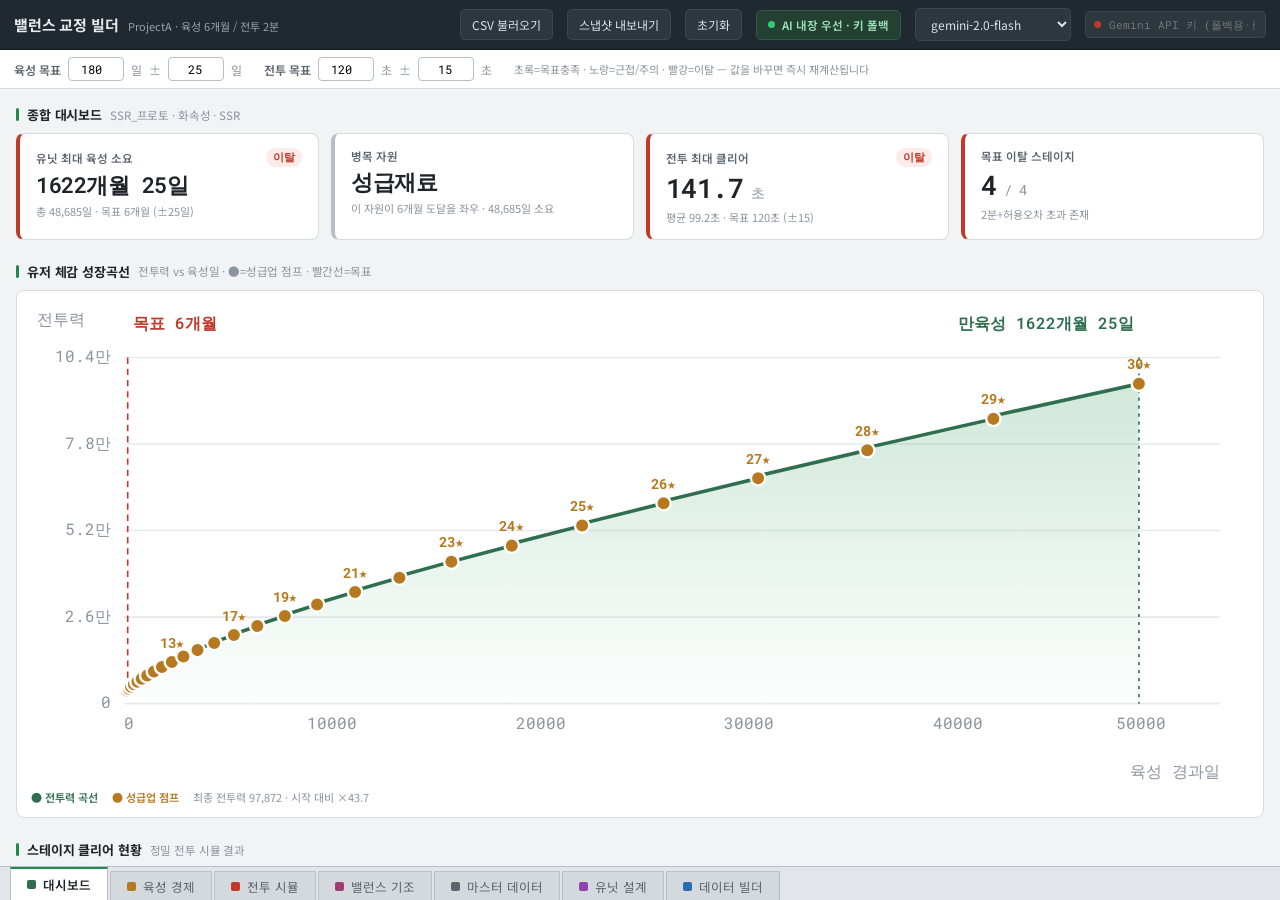
==== index.html @ d6691ea4 "fix(ui): 속성 스킬북 표 전치(레벨=행, 스킬3종=열) → 가로 스크롤 제거, 세로 스크롤만 + 캐시버전 v7 Co-Authored-By: Claude Opus 4.8 (1" ====
<!DOCTYPE html>
<html lang="ko">
<head>
<meta charset="UTF-8">
<meta name="viewport" content="width=device-width, initial-scale=1.0">
<meta http-equiv="Cache-Control" content="no-cache">
<link rel="icon" href="data:,">
<title>ProjectA 밸런스 교정 빌더</title>
<link rel="preconnect" href="https://fonts.googleapis.com">
<link rel="preconnect" href="https://fonts.gstatic.com" crossorigin>
<link href="https://fonts.googleapis.com/css2?family=Noto+Sans+KR:wght@400;500;600;700&family=Roboto+Mono:wght@400;500;600&display=swap" rel="stylesheet">
<link rel="stylesheet" href="css/builder.css?v=7">
</head>
<body>

  <!-- 상단 툴바 -->
  <div class="toolbar">
    <div class="brand"><b>밸런스 교정 빌더</b><span>ProjectA · 육성 6개월 / 전투 2분</span></div>
    <div class="spacer"></div>
    <button class="tbtn" id="btn-import">CSV 불러오기</button>
    <button class="tbtn" id="btn-export">스냅샷 내보내기</button>
    <button class="tbtn" id="btn-reset">초기화</button>
    <span class="aibadge" title="Claude Design 환경에서는 내장 AI를 자동 사용하고, 독립 실행 시 아래 Gemini 키로 폴백합니다"><span class="dot on"></span>AI 내장 우선 · 키 폴백</span>
    <!-- 독립 실행(file:// · 일반 서버) 폴백용 — 내장 AI(window.claude)가 있으면 이 값은 무시됨 -->
    <select id="model" class="tbtn" title="폴백 시 사용할 Gemini 모델" style="appearance:auto">
      <option value="gemini-2.0-flash">gemini-2.0-flash</option>
      <option value="gemini-2.0-flash-lite">gemini-2.0-flash-lite</option>
      <option value="gemini-1.5-flash">gemini-1.5-flash</option>
      <option value="gemini-1.5-pro">gemini-1.5-pro</option>
    </select>
    <div class="keypill" title="독립 실행 시 사용할 Google Gemini API 키 — 내장 AI가 있으면 무시됩니다"><span class="dot" id="keydot"></span><input id="apikey" type="password" placeholder="Gemini API 키 (폴백용·로컬 저장)" autocomplete="off"></div>
  </div>

  <!-- 목표바 -->
  <div class="targetbar" id="targetbar">
    <div class="grp"><label>육성 목표</label><input type="number" data-path="targets.maxDays" value="180"><span class="unit">일</span>
      <span class="vtxt">±</span><input type="number" data-path="targets.daysTol" value="25"><span class="unit">일</span></div>
    <div class="grp"><label>전투 목표</label><input type="number" data-path="targets.clearSec" value="120"><span class="unit">초</span>
      <span class="vtxt">±</span><input type="number" data-path="targets.clearTol" value="15"><span class="unit">초</span></div>
    <div class="grp muted" style="font-size:11px">초록=목표충족 · 노랑=근접/주의 · 빨강=이탈 — 값을 바꾸면 즉시 재계산됩니다</div>
  </div>

  <!-- 본문 -->
  <div class="sheet" id="sheet"></div>

  <!-- 시트탭 -->
  <div class="sheettabs">
    <div class="tab active" data-tab="dashboard"><span class="ico" style="background:#2f6f4f"></span>대시보드</div>
    <div class="tab" data-tab="economy"><span class="ico" style="background:#b7791f"></span>육성 경제</div>
    <div class="tab" data-tab="combat"><span class="ico" style="background:#c0392b"></span>전투 시뮬</div>
    <div class="tab" data-tab="doctrine"><span class="ico" style="background:#a23b72"></span>밸런스 기조</div>
    <div class="tab" data-tab="master"><span class="ico" style="background:#5b6570"></span>마스터 데이터</div>
    <div class="tab" data-tab="units"><span class="ico" style="background:#8e44ad"></span>유닛 설계</div>
    <div class="tab" data-tab="builder"><span class="ico" style="background:#2b6cb0"></span>데이터 빌더</div>
  </div>

  <!-- CSV 임포트 모달 -->
  <div class="modal-bg" id="importModal">
    <div class="modal">
      <span class="modal-close">&times;</span>
      <h3>CSV 마스터 불러오기</h3>
      <p class="hint" style="margin-top:0">4-Row 헤더(타입 / 스코프 / 필드명 / 데이터) 규칙의 CSV를 지원합니다. UnitMaster · UnitLevelUpCostMaster · StarUpCostMaster 등은 곡선/테이블에 자동 매핑되고, 나머지는 [마스터 데이터] 탭에 보관됩니다.</p>
      <div class="drop" id="dropzone">CSV 파일을 여기에 끌어다 놓거나 클릭해 선택<br><span class="muted" style="font-size:11px">여러 파일 동시 가능</span></div>
      <input type="file" id="fileInput" accept=".csv" multiple style="display:none">
      <div class="filelist" id="importList"></div>
    </div>
  </div>

  <div class="toast" id="toast"></div>

  <script src="js/data.js?v=7"></script>
  <script src="js/schema.js?v=7"></script>
  <script src="js/builder.js?v=7"></script>
  <script src="js/doctrine.js?v=7"></script>
  <script src="js/economy.js?v=7"></script>
  <script src="js/combat.js?v=7"></script>
  <script src="js/units.js?v=7"></script>
  <script src="js/gemini.js?v=7"></script>
  <script src="js/render.js?v=7"></script>
  <script src="js/render2.js?v=7"></script>
  <script src="js/render_units.js?v=7"></script>
  <script src="js/render_builder.js?v=7"></script>
  <script src="js/render_doctrine.js?v=7"></script>
  <script src="js/app.js?v=7"></script>
</body>
</html>
---- css/builder.css ----
/* ============================================================
   builder.css — 라이트 스프레드시트(엑셀형) UI
   ============================================================ */
:root {
  --bg: #f1f3f5;
  --panel: #ffffff;
  --grid: #d7dbe0;
  --grid-strong: #b8bfc7;
  --head: #f4f6f8;
  --head-2: #eaeef2;
  --ink: #1f2429;
  --ink-2: #5b6570;
  --ink-3: #8a949e;
  --accent: #2f6f4f;          /* 차분한 그린 */
  --accent-ink: #1f8a4c;
  --sel: #2563eb;
  --sel-bg: #e8f0fe;
  --ok: #1f8a4c;   --ok-bg: #e6f6ec;
  --warn: #b7791f; --warn-bg: #fdf3e0;
  --bad: #c0392b;  --bad-bg: #fcebe9;
  --mono: "Roboto Mono", ui-monospace, "SFMono-Regular", Menlo, Consolas, monospace;
  --sans: "Noto Sans KR", -apple-system, "Segoe UI", Roboto, sans-serif;
  --row-h: 30px;
}

* { box-sizing: border-box; }
html, body { margin: 0; height: 100%; }
body {
  font-family: var(--sans);
  background: var(--bg);
  color: var(--ink);
  font-size: 13px;
  display: flex; flex-direction: column;
  height: 100vh; overflow: hidden;
  -webkit-font-smoothing: antialiased;
}

/* ---------- 상단 툴바 ---------- */
.toolbar {
  display: flex; align-items: center; gap: 14px;
  padding: 8px 14px;
  background: #20292f; color: #e7ebee;
  border-bottom: 1px solid #11171b;
  flex-shrink: 0;
}
.toolbar .brand { display: flex; align-items: baseline; gap: 9px; }
.toolbar .brand b { font-size: 15px; font-weight: 700; letter-spacing: -0.01em; }
.toolbar .brand span { font-size: 11px; color: #97a2ab; }
.toolbar .spacer { flex: 1; }
.toolbar .tbtn {
  font-family: var(--sans); font-size: 12px;
  background: #2c373e; color: #dde3e7; border: 1px solid #3c4750;
  padding: 6px 11px; border-radius: 5px; cursor: pointer; white-space: nowrap;
}
.toolbar .tbtn:hover { background: #36434b; }
.toolbar .tbtn.primary { background: var(--accent-ink); border-color: var(--accent-ink); color: #fff; font-weight: 600; }
.toolbar .tbtn.primary:hover { filter: brightness(1.08); }
.toolbar .keypill {
  display: flex; align-items: center; gap: 6px;
  background: #2c373e; border: 1px solid #3c4750; border-radius: 5px; padding: 4px 8px;
}
.toolbar .keypill input {
  background: transparent; border: none; color: #dde3e7; font-family: var(--mono);
  font-size: 11px; width: 150px; outline: none;
}
.toolbar .keypill .dot { width: 7px; height: 7px; border-radius: 50%; background: #c0392b; }
.toolbar .keypill .dot.on { background: #2ecc71; }
.toolbar .aibadge { display: flex; align-items: center; gap: 7px; background: #234032; color: #9fe3bb;
  border: 1px solid #2f5a45; border-radius: 5px; padding: 6px 11px; font-size: 11.5px; font-weight: 600; white-space: nowrap; }
.toolbar .aibadge .dot { width: 7px; height: 7px; border-radius: 50%; background: #2ecc71; }

/* ---------- 목표바 ---------- */
.targetbar {
  display: flex; align-items: center; gap: 22px;
  padding: 7px 14px; background: #fff; border-bottom: 1px solid var(--grid);
  flex-shrink: 0; font-size: 12px; flex-wrap: wrap;
}
.targetbar .grp { display: flex; align-items: center; gap: 7px; }
.targetbar label { color: var(--ink-2); font-weight: 600; }
.targetbar input { width: 56px; font-family: var(--mono); font-size: 12px;
  border: 1px solid var(--grid-strong); border-radius: 4px; padding: 3px 6px; text-align: right; }
.targetbar .unit { color: var(--ink-3); }
.targetbar .vtxt { color: var(--ink-3); }

/* ---------- 본문 ---------- */
.sheet { flex: 1; overflow: auto; padding: 16px; }
.sheet-inner { max-width: 1500px; margin: 0 auto; }

/* ---------- 시트탭(엑셀 하단) ---------- */
.sheettabs {
  display: flex; align-items: stretch; gap: 2px;
  background: #e2e6ea; border-top: 1px solid var(--grid-strong);
  padding: 0 10px; flex-shrink: 0; height: 34px;
}
.sheettabs .tab {
  display: flex; align-items: center; gap: 7px;
  padding: 0 16px; font-size: 12.5px; color: var(--ink-2); cursor: pointer;
  background: #d4d9de; border: 1px solid var(--grid-strong); border-bottom: none;
  border-radius: 0 0 0 0; margin-top: 4px;
}
.sheettabs .tab .ico { width: 9px; height: 9px; border-radius: 2px; }
.sheettabs .tab.active { background: #fff; color: var(--ink); font-weight: 600; margin-top: 0; border-top: 2px solid var(--accent-ink); }

/* ---------- 카드/섹션 ---------- */
.section { margin-bottom: 22px; }
.section > h2 {
  font-size: 13px; font-weight: 700; color: var(--ink); margin: 0 0 9px;
  display: flex; align-items: center; gap: 8px; letter-spacing: -0.01em;
}
.section > h2 .sub { font-weight: 400; color: var(--ink-3); font-size: 11.5px; }
.section > h2::before { content: ""; width: 3px; height: 13px; background: var(--accent-ink); border-radius: 2px; }

.cards { display: grid; grid-template-columns: repeat(auto-fit, minmax(210px, 1fr)); gap: 12px; }
.card {
  background: var(--panel); border: 1px solid var(--grid); border-radius: 8px; padding: 14px 16px;
}
.card .k { font-size: 11.5px; color: var(--ink-2); font-weight: 600; margin-bottom: 6px; display: flex; align-items: center; justify-content: space-between; }
.card .v { font-family: var(--mono); font-size: 27px; font-weight: 600; line-height: 1.1; letter-spacing: -0.02em; }
.card .v small { font-size: 14px; color: var(--ink-3); font-weight: 400; }
.card .meta { font-size: 11px; color: var(--ink-3); margin-top: 6px; }
.card.kpi { border-left: 4px solid var(--grid-strong); }
.card.kpi.ok { border-left-color: var(--ok); }
.card.kpi.warn { border-left-color: var(--warn); }
.card.kpi.bad { border-left-color: var(--bad); }

.badge { font-size: 10.5px; font-weight: 700; padding: 2px 7px; border-radius: 20px; font-family: var(--mono); }
.badge.ok { background: var(--ok-bg); color: var(--ok); }
.badge.warn { background: var(--warn-bg); color: var(--warn); }
.badge.bad { background: var(--bad-bg); color: var(--bad); }

/* ---------- 그리드 테이블 ---------- */
.grid {
  background: var(--panel); border: 1px solid var(--grid-strong); border-radius: 6px; overflow: hidden;
  width: 100%; border-collapse: collapse; font-size: 12.5px;
}
.grid th, .grid td {
  border: 1px solid var(--grid); padding: 0 9px; height: var(--row-h);
  text-align: right; white-space: nowrap;
}
.grid thead th {
  background: var(--head); color: var(--ink-2); font-weight: 600; font-size: 11.5px;
  position: sticky; top: 0; z-index: 2; text-align: right;
}
.grid th.l, .grid td.l { text-align: left; }
.grid td.num, .grid th.num { font-family: var(--mono); }
.grid tbody tr:hover { background: #f7fafc; }
.grid td.total, .grid tfoot td { background: var(--head-2); font-weight: 700; font-family: var(--mono); }
.grid tfoot td.l { font-family: var(--sans); }
.grid .corner { background: var(--head-2); }

/* 편집 가능 셀 */
.grid td.edit { background: #fffdf4; cursor: text; position: relative; }
.grid td.edit:hover { background: #fff8df; }
.grid td.edit input {
  width: 100%; border: none; background: transparent; font-family: var(--mono); font-size: 12.5px;
  text-align: right; outline: none; color: var(--sel); padding: 0;
}
.grid td.edit:focus-within { box-shadow: inset 0 0 0 2px var(--sel); background: var(--sel-bg); }

.grid td.st-ok { background: var(--ok-bg); color: var(--ok); font-weight: 700; }
.grid td.st-warn { background: var(--warn-bg); color: var(--warn); font-weight: 700; }
.grid td.st-bad { background: var(--bad-bg); color: var(--bad); font-weight: 700; }

/* 미니 바 */
.bar { height: 8px; background: #eceff2; border-radius: 4px; overflow: hidden; min-width: 80px; }
.bar > i { display: block; height: 100%; border-radius: 4px; }
.bar.ok > i { background: var(--ok); }
.bar.warn > i { background: var(--warn); }
.bar.bad > i { background: var(--bad); }

/* 서브 컨트롤 */
.row { display: flex; gap: 16px; align-items: flex-start; flex-wrap: wrap; }
.col { flex: 1; min-width: 280px; }
.tinp { font-family: var(--mono); font-size: 12px; border: 1px solid var(--grid-strong); border-radius: 4px; padding: 4px 7px; width: 90px; text-align: right; }
.seg { display: inline-flex; border: 1px solid var(--grid-strong); border-radius: 5px; overflow: hidden; }
.seg button { font-family: var(--sans); font-size: 12px; background: #fff; border: none; padding: 5px 12px; cursor: pointer; color: var(--ink-2); }
.seg button.active { background: var(--accent-ink); color: #fff; font-weight: 600; }
.seg button + button { border-left: 1px solid var(--grid-strong); }

.btn { font-family: var(--sans); font-size: 12px; background: #fff; border: 1px solid var(--grid-strong);
  padding: 6px 12px; border-radius: 5px; cursor: pointer; color: var(--ink); }
.btn:hover { background: #f3f5f7; }
.btn.accent { background: var(--accent-ink); border-color: var(--accent-ink); color: #fff; font-weight: 600; }
.btn.accent:hover { filter: brightness(1.08); }
.btn:disabled { opacity: .5; cursor: not-allowed; }

/* AI 패널 */
.ai {
  background: linear-gradient(180deg, #fbfdfc, #f6faf8);
  border: 1px solid #cfe3d8; border-radius: 8px; padding: 14px 16px;
}
.ai h3 { margin: 0 0 4px; font-size: 12.5px; display: flex; align-items: center; gap: 8px; }
.ai h3 .g { font-family: var(--mono); font-size: 10px; background: #1f8a4c; color: #fff; padding: 2px 6px; border-radius: 4px; }
.ai .out { font-size: 12.5px; line-height: 1.65; color: var(--ink); margin-top: 10px; white-space: pre-wrap; }
.ai .out.empty { color: var(--ink-3); font-style: italic; }
.ai .out h2 { font-size: 13px; margin: 12px 0 5px; }
.ai .out ul, .ai .out ol { margin: 6px 0; padding-left: 20px; }
.ai .out code { font-family: var(--mono); background: #eef3f0; padding: 1px 4px; border-radius: 3px; }
.ai .sugg { border: 1px solid var(--grid); border-radius: 6px; padding: 9px 11px; margin-top: 8px; background: #fff; }
.ai .sugg .top { display: flex; justify-content: space-between; gap: 8px; align-items: baseline; }
.ai .sugg .area { font-family: var(--mono); font-size: 10px; padding: 1px 6px; border-radius: 4px; background: #e8f0fe; color: var(--sel); }
.ai .sugg .act { font-weight: 700; }
.ai .sugg .why { font-size: 11.5px; color: var(--ink-2); margin-top: 3px; }
.ai .sugg.applied { background: #f3fbf6; border-color: #bfe3cd; }
.sgbar { display: flex; align-items: center; gap: 10px; margin: 10px 0 4px; flex-wrap: wrap; }
.ai .sugg .sgfoot { display: flex; align-items: center; justify-content: space-between; gap: 10px; margin-top: 8px; flex-wrap: wrap; }
.sgcode { font-family: var(--mono); font-size: 10.5px; background: #eef3f0; padding: 2px 6px; border-radius: 4px; color: var(--ink); }
.sgdelta { font-family: var(--mono); font-size: 11.5px; color: var(--ink-2); }
.sgdelta b { color: var(--accent-ink); }
.sgbtn { padding: 4px 14px; font-size: 11.5px; }
.sgdone { font-size: 11.5px; color: var(--accent-ink); font-weight: 700; }
.ai .sugg .sgpatch { font-size: 11px; }
.spin { display: inline-block; width: 13px; height: 13px; border: 2px solid #cfe3d8; border-top-color: var(--accent-ink);
  border-radius: 50%; animation: sp 0.7s linear infinite; vertical-align: -2px; }
@keyframes sp { to { transform: rotate(360deg); } }

/* 전투 타임라인 */
.timeline { display: flex; flex-direction: column; gap: 5px; }
.tl-row { display: grid; grid-template-columns: 64px 1fr 60px; align-items: center; gap: 9px; font-size: 11.5px; }
.tl-track { height: 16px; background: #eceff2; border-radius: 4px; position: relative; overflow: hidden; }
.tl-seg { position: absolute; top: 0; height: 100%; border-right: 1px solid #fff; display: flex; align-items: center; padding-left: 5px; font-size: 9.5px; color: #fff; font-family: var(--mono); }
.tl-target { position: absolute; top: -2px; height: 20px; width: 2px; background: #c0392b; z-index: 3; }
.tl-target::after { content: "2분"; position: absolute; top: -13px; left: 3px; font-size: 9px; color: #c0392b; font-family: var(--mono); }

.muted { color: var(--ink-3); }
.mono { font-family: var(--mono); }
.hint { font-size: 11px; color: var(--ink-3); margin-top: 6px; }
.toast { position: fixed; bottom: 50px; left: 50%; transform: translateX(-50%); background: #20292f; color: #fff;
  padding: 9px 16px; border-radius: 7px; font-size: 12.5px; z-index: 100; opacity: 0; transition: opacity .2s, transform .2s; pointer-events: none; }
.toast.show { opacity: 1; transform: translateX(-50%) translateY(-4px); }

/* 모달 */
.modal-bg { position: fixed; inset: 0; background: rgba(20,25,30,.45); display: none; align-items: center; justify-content: center; z-index: 200; }
.modal-bg.show { display: flex; }
.modal { background: #fff; border-radius: 10px; width: min(560px, 92vw); max-height: 86vh; overflow: auto; padding: 20px 22px; }
.modal h3 { margin: 0 0 12px; font-size: 15px; }
.modal .drop { border: 2px dashed var(--grid-strong); border-radius: 8px; padding: 26px; text-align: center; color: var(--ink-3); cursor: pointer; }
.modal .drop.over { border-color: var(--accent-ink); background: var(--ok-bg); color: var(--accent-ink); }
.modal .filelist { margin-top: 12px; font-size: 12px; }
.modal .filelist div { display: flex; justify-content: space-between; padding: 4px 0; border-bottom: 1px solid var(--grid); }
.modal-close { float: right; cursor: pointer; color: var(--ink-3); font-size: 18px; line-height: 1; }
table.mini { border-collapse: collapse; font-size: 11.5px; width: 100%; margin-top: 6px; }
table.mini td, table.mini th { border: 1px solid var(--grid); padding: 3px 7px; text-align: right; }
table.mini th { background: var(--head); }

/* ============================================================
   데이터 빌더 탭
   ============================================================ */
.sheet-inner.bfull { max-width: 100%; }

.bbar { display: flex; justify-content: space-between; align-items: center; gap: 12px;
  margin-bottom: 12px; padding-bottom: 11px; border-bottom: 1px solid var(--grid); flex-wrap: wrap; }
.bbar-l b { font-size: 14px; }
.bbar-l .muted { margin-left: 9px; font-size: 11.5px; }
.bbar-r { display: flex; gap: 8px; flex-wrap: wrap; align-items: center; }
.bbar-sep { width: 1px; height: 20px; background: var(--grid-strong); margin: 0 2px; }

/* 불러오기 로그 */
.bloadlog:empty { display: none; }
.bloadlog { background: #f4f8ff; border: 1px solid #cfe0f5; border-radius: 8px; padding: 9px 12px; margin-bottom: 12px; font-size: 11.5px; }
.bll-h { font-weight: 700; color: #2b6cb0; margin-bottom: 5px; }
.bll-row { display: flex; justify-content: space-between; gap: 10px; padding: 2px 0; border-bottom: 1px solid #e4edf8; }
.bll-row:last-child { border-bottom: none; }
.bll-row .lf { font-family: var(--mono); color: var(--ink); }
.bll-row .lo { font-family: var(--mono); color: var(--accent-ink); }
.bll-row .le { font-family: var(--mono); color: var(--bad); }

/* AI 데이터 생성 패널 */
.aigen { background: linear-gradient(180deg, #f7fbff, #f2f7fd); border: 1px solid #cfe0f5; border-radius: 8px; padding: 10px 12px; margin-bottom: 12px; }
.aigen-row { display: flex; align-items: center; gap: 9px; flex-wrap: wrap; }
.aigen-label { font-weight: 700; font-size: 12.5px; color: #2b6cb0; white-space: nowrap; }
.aigen-input { flex: 1; min-width: 240px; font: 13px var(--sans); padding: 7px 11px; border: 1px solid var(--grid-strong); border-radius: 6px; outline: none; }
.aigen-input:focus { box-shadow: 0 0 0 2px #bcd6f5; border-color: #2b6cb0; }
.aigen-flow:empty { display: none; }
.aigen-flow { margin-top: 10px; }
.aig-card { background: #fff; border: 1px solid var(--grid-strong); border-radius: 8px; padding: 12px 14px; font-size: 12.5px; }
.aig-head { font-weight: 700; margin-bottom: 10px; font-size: 13px; }
.aig-q { display: flex; flex-direction: column; gap: 4px; margin-bottom: 9px; max-width: 520px; }
.aig-q label { font-size: 12px; color: var(--ink-2); font-weight: 600; }
.aig-input { font: 13px var(--sans); padding: 6px 9px; border: 1px solid var(--grid-strong); border-radius: 5px; outline: none; background: #fff; }
.aig-input:focus { box-shadow: inset 0 0 0 2px var(--sel); }
.aig-hint { font-size: 11px; color: var(--ink-3); margin-top: 4px; }
.aig-foot { display: flex; gap: 8px; margin-top: 12px; flex-wrap: wrap; }

/* 베이스라인(기준 저장) 바 */
.baselinebar { display: flex; align-items: center; gap: 10px; flex-wrap: wrap; background: #fbf7ec; border: 1px solid #e6d9b8; border-radius: 8px; padding: 8px 12px; margin-bottom: 12px; font-size: 12px; }
.bl-h { font-weight: 700; color: #9a7b1f; white-space: nowrap; }
.bl-item { display: inline-flex; align-items: center; gap: 6px; background: #fff; border: 1px solid #e6d9b8; border-radius: 6px; padding: 3px 6px 3px 10px; }
.bl-item b { font-family: var(--mono); }
.bl-btn { font: 11px var(--sans); background: var(--accent-ink); color: #fff; border: none; border-radius: 4px; padding: 3px 9px; cursor: pointer; }
.bl-btn:hover { filter: brightness(1.08); }
.bl-x { border: none; background: transparent; color: var(--ink-3); cursor: pointer; font-size: 11px; padding: 2px 4px; }
.bl-x:hover { color: var(--bad); }
.bl-btn.alt { background: #5b6570; }

/* 검증 / 비교 결과 패널 */
.auditpanel:empty { display: none; }
.auditpanel { margin-bottom: 12px; }
.audit-card { background: #fff; border: 1px solid var(--grid-strong); border-radius: 8px; padding: 12px 14px; font-size: 12.5px; }
.audit-card.okc { background: #e6f6ec; border-color: #cfe3d8; color: #1f8a4c; font-weight: 600; display: flex; justify-content: space-between; align-items: center; gap: 10px; }
.audit-head { display: flex; align-items: center; gap: 10px; font-weight: 700; margin-bottom: 9px; flex-wrap: wrap; }
.audit-head .muted { font-weight: 400; }
.audit-head .btn { margin-left: auto; }
.audit-scroll { max-height: 300px; overflow: auto; }
.audit-t { font-family: var(--mono); font-size: 10px; background: #fcebe9; color: var(--bad); padding: 1px 6px; border-radius: 4px; }

/* 구간 최대 누적 카드 */
.cumcards { display: grid; grid-template-columns: repeat(3, 1fr); gap: 10px; margin-bottom: 12px; }
.cumcard { border-radius: 8px; padding: 11px 14px; border: 1px solid var(--grid-strong); }
.cumcard .cl { font-size: 11.5px; font-weight: 600; color: var(--ink-2); }
.cumcard .cv { font-family: var(--mono); font-size: 23px; font-weight: 700; margin: 4px 0 2px; }
.cumcard .ch { font-size: 10.5px; color: var(--ink-3); }
.cumcard.gold { background: #fff8e8; border-color: #ecdcae; } .cumcard.gold .cv { color: #9a7b1f; }
.cumcard.shard { background: #eef4ff; border-color: #cfe0f5; } .cumcard.shard .cv { color: #2b6cb0; }
.cumcard.book { background: #f0f7ee; border-color: #cfe3c8; } .cumcard.book .cv { color: #3f8f5b; }
.cbar { height: 12px; background: #eceff2; border-radius: 4px; overflow: hidden; min-width: 80px; }
.cbar > i { display: block; height: 100%; background: #c9a635; }
.cbar.shard > i { background: #2b6cb0; }
.grid .cumcol { background: #fff8e8; color: #9a7b1f; font-family: var(--mono); }

/* 합산표 세부 펼침 */
tr.costmain { cursor: pointer; }
tr.costmain:hover td { background: #f3f6f9; }
tr.costmain.open td { background: #eef4ff; font-weight: 600; }
.exptri { display: inline-block; width: 12px; color: var(--ink-3); font-size: 9px; }
tr.costmain.open .exptri { color: var(--sel); }
.costdetailcell { padding: 0 0 8px 28px !important; background: #fafbfc; }
table.cost-detail { width: auto; min-width: 320px; margin: 6px 0; border-collapse: collapse; font-size: 11.5px; }
table.cost-detail th, table.cost-detail td { border: 1px solid var(--grid); padding: 3px 10px; }
table.cost-detail th { background: var(--head); font-weight: 600; }
table.cost-detail .cumcol { background: #fff8e8; color: #9a7b1f; font-family: var(--mono); }

/* 구간별 차등·누적 비용 */
.subh { font-size: 12px; font-weight: 700; color: var(--ink-2); margin-bottom: 6px; }
.cbar { height: 8px; background: #eceff2; border-radius: 4px; overflow: hidden; min-width: 80px; }
.cbar > i { display: block; height: 100%; background: linear-gradient(90deg, #c9a227, #b7791f); border-radius: 4px; }
.cbar.shard > i { background: linear-gradient(90deg, #8e6fb0, #6b4d8f); }

.bimp { color: #2b6cb0; font-size: 8px; margin-left: 4px; vertical-align: 1px; }
.kbadge.kimp { background: #e1edfb; color: #2b6cb0; }

.bwrap { display: flex; gap: 14px; align-items: flex-start; }

/* 좌측 내비 */
.bnav { width: 240px; flex-shrink: 0; background: var(--panel); border: 1px solid var(--grid-strong);
  border-radius: 8px; max-height: 70vh; overflow: auto; padding: 6px; }
.bgroup { margin-bottom: 4px; }
.bgroup-h { display: flex; align-items: center; gap: 6px; font-size: 11px; font-weight: 700; color: var(--ink-2);
  padding: 7px 8px 4px; }
.bgroup-h .dot { width: 8px; height: 8px; border-radius: 2px; flex-shrink: 0; }
.bgroup-h .bgc { margin-left: auto; font-family: var(--mono); font-size: 10px; color: var(--ink-3); }
.bitem { display: flex; align-items: center; gap: 6px; padding: 4px 8px; border-radius: 5px; cursor: pointer;
  color: var(--ink-2); }
.bitem:hover { background: #f0f3f6; }
.bitem.active { background: var(--sel-bg); color: var(--sel); font-weight: 600; }
.bitem .bk { font-family: var(--mono); font-size: 11px; white-space: nowrap; overflow: hidden; text-overflow: ellipsis; }
.bitem .bn { margin-left: auto; font-family: var(--mono); font-size: 10px; background: #eef1f4; color: var(--ink-2);
  border-radius: 9px; padding: 0 6px; min-width: 18px; text-align: center; }
.bitem .bn.z { color: var(--ink-3); background: #f4f6f8; }
.bitem.active .bn { background: #fff; color: var(--sel); }

/* 메인 */
.bmain { flex: 1; min-width: 0; }
.bhead { display: flex; justify-content: space-between; align-items: flex-start; gap: 12px; margin-bottom: 10px; flex-wrap: wrap; }
.bhead-title { font-size: 15px; font-weight: 700; font-family: var(--mono); display: flex; align-items: center; gap: 8px; }
.bhead-desc { font-size: 11.5px; color: var(--ink-3); margin-top: 3px; }
.bhead-r { display: flex; align-items: center; gap: 8px; flex-shrink: 0; }
.bstat { font-family: var(--mono); font-size: 11px; color: var(--ink-3); margin-right: 4px; }
.kbadge { font-family: var(--mono); font-size: 10px; padding: 2px 7px; border-radius: 4px; font-weight: 700; }
.kbadge.kmas { background: #e8f0fe; color: var(--sel); }
.kbadge.kdef { background: #eef0f2; color: var(--ink-2); }
.bsim { background: var(--ok-bg); border: 1px solid #bfe3cd; color: var(--accent-ink); font-size: 11.5px;
  padding: 7px 11px; border-radius: 6px; margin-bottom: 10px; }
.bsim b { font-weight: 700; }

/* 빌더 그리드 */
.bgridwrap { overflow: auto; max-height: 62vh; border: 1px solid var(--grid-strong); border-radius: 8px; background: var(--panel); }
table.bgrid { border-collapse: separate; border-spacing: 0; font-size: 12px; width: max-content; min-width: 100%; }
.bgrid th, .bgrid td { border-right: 1px solid var(--grid); border-bottom: 1px solid var(--grid); white-space: nowrap; }
.bgrid thead th { background: var(--head); position: sticky; top: 0; z-index: 3; padding: 5px 9px; text-align: left; vertical-align: top; }
.bgrid thead th.num { text-align: right; }
.bfield { font-weight: 700; font-size: 11.5px; color: var(--ink); display: flex; align-items: center; gap: 4px; }
.bref { color: var(--sel); font-size: 10px; }
.bmeta { font-family: var(--mono); font-size: 9.5px; color: var(--ink-3); margin-top: 1px; }
.bmeta .bsc-server { color: #b7791f; }
.bmeta .bsc-client { color: #2b6cb0; }

.bidx { width: 36px; text-align: center; background: var(--head-2); color: var(--ink-3); font-family: var(--mono);
  font-size: 10.5px; position: sticky; left: 0; z-index: 2; padding: 4px; }
.bgrip { cursor: grab; color: var(--ink-3); margin-right: 3px; user-select: none; font-size: 11px; }
.bgrip:active { cursor: grabbing; }
.bidx-n { opacity: 0.85; }
.brow.dragging { opacity: 0.4; }
.brow.drop-target td { box-shadow: inset 0 2px 0 var(--sel); }
.bgrid thead th.bidx { z-index: 4; }
.bact { text-align: center; background: var(--head-2); position: sticky; right: 0; z-index: 2; padding: 2px 4px; white-space: nowrap; }
.bgrid thead th.bact { z-index: 4; }

.bedit { background: #fffdf4; padding: 0; }
.bedit input.binp { width: 100%; min-width: 56px; border: none; background: transparent; font-family: var(--mono);
  font-size: 12px; padding: 5px 8px; outline: none; }
.bedit.num input { text-align: right; color: var(--sel); }
.bedit input.btext { color: var(--ink); text-align: left; min-width: 96px; }
.bedit:focus-within { box-shadow: inset 0 0 0 2px var(--sel); background: var(--sel-bg); }
.bselcell { background: #f4f8ff; padding: 0; }
.bsel { border: none; background: transparent; font-family: var(--mono); font-size: 11.5px; padding: 5px 6px;
  outline: none; width: 100%; max-width: 210px; cursor: pointer; color: var(--ink); }
.bsel.bbool { max-width: 80px; }
select.bsel:focus { box-shadow: inset 0 0 0 2px var(--sel); background: var(--sel-bg); }

.bx { border: none; background: transparent; cursor: pointer; color: var(--ink-3); font-size: 12px; padding: 3px 5px; border-radius: 4px; }
.bx:hover { background: #fff; }
.bdel:hover { color: var(--bad); }
.bdup:hover { color: var(--sel); }
.bgrid tbody tr:hover td.bidx { background: #e6eaef; }
.vgrid-note { position: sticky; bottom: 0; left: 0; background: #eef4ff; color: #2b6cb0; font-size: 10.5px; padding: 3px 10px; border-top: 1px solid #cfe0f5; text-align: right; font-family: var(--mono); }
tr.vspace td { background: transparent; }
.bempty { text-align: center; color: var(--ink-3); padding: 18px; font-style: italic; }

/* ============================================================
   밸런스 기조 탭
   ============================================================ */
.dgrid { display: grid; grid-template-columns: repeat(auto-fit, minmax(150px, 1fr)); gap: 10px; }
.dbox { background: var(--panel); border: 1px solid var(--grid); border-radius: 8px; padding: 10px 12px; }
.dbox.wide { grid-column: span 2; }
.dbox .dl { font-size: 11px; color: var(--ink-2); font-weight: 600; }
.dbox .dv { font-family: var(--mono); font-size: 20px; font-weight: 600; margin: 5px 0 3px; line-height: 1.1; }
.dbox .dv.drow { font-size: 12.5px; display: flex; gap: 12px; flex-wrap: wrap; align-items: center; }
.dbox .dh { font-size: 10.5px; color: var(--ink-3); }
.dbox .tinp { padding: 3px 6px; }

.dwin { position: relative; height: 14px; background: #eceff2; border-radius: 4px; overflow: hidden; min-width: 120px; }
.dwin > i { display: block; height: 100%; background: linear-gradient(90deg, #3fa06a, #2f6f4f); border-radius: 4px; }
.dwin-cap { position: absolute; right: 5px; top: 0; font-size: 9px; line-height: 14px; color: var(--ink-2); font-family: var(--mono); }

/* 성장곡선 차트 */
.gcard { background: var(--panel); border: 1px solid var(--grid); border-radius: 8px; padding: 12px 14px; }
.gchart { width: 100%; height: auto; display: block; }
.gc-ax { font-size: 10px; fill: var(--ink-3); font-family: var(--mono); }
.gc-jl { font-size: 9px; fill: #b7791f; font-family: var(--mono); font-weight: 700; }
.gc-tl { font-size: 10px; font-family: var(--mono); font-weight: 600; }
.gc-legend { display: flex; gap: 14px; align-items: center; font-size: 11px; margin-top: 6px; flex-wrap: wrap; }
.gc-legend .gl1 { color: #2f6f4f; font-weight: 600; }
.gc-legend .gl2 { color: #b7791f; font-weight: 600; }

/* 곡선 생성기 / 열 설정 / 일괄 편집 패널 */
/* 우측 도킹 메뉴(밸런스 조절 영역 편의) */
.cgpanel { background: var(--panel); border: 1px solid var(--grid); border-radius: 10px; overflow: hidden;
  width: 332px; flex-shrink: 0; align-self: flex-start; position: sticky; top: 10px;
  display: flex; flex-direction: column; max-height: 84vh; box-shadow: 0 2px 10px rgba(0,0,0,.06); }
@media (max-width: 1120px) { .cgpanel { width: 290px; } }
.cg-ptabs { display: flex; align-items: center; gap: 2px; background: #f3f5f7; border-bottom: 1px solid var(--grid); padding: 4px 6px; }
.cg-ptab { border: 0; background: transparent; padding: 6px 10px; font: 600 12px var(--sans); color: var(--ink-2); cursor: pointer; border-radius: 6px; }
.cg-ptab.active { background: var(--panel); color: var(--ink); box-shadow: 0 1px 2px rgba(0,0,0,.08); }
.cg-tgt { margin-left: auto; font: 600 10px var(--mono); color: #2563eb; background: #e8f0fe; padding: 2px 7px; border-radius: 10px; }
.cg-close { border: 0; background: transparent; color: var(--ink-3); font-size: 14px; cursor: pointer; padding: 2px 6px; }
.cg-pbody { padding: 12px 14px; flex: 1; min-height: 0; overflow-y: auto; }
.cg-desc { font-size: 11px; color: var(--ink-3); margin: 0 0 10px; line-height: 1.5; }
.cg-lab { display: block; font-size: 11px; font-weight: 600; color: var(--ink-2); margin: 12px 0 5px; }
.cg-sel, .cg-numfull { width: 100%; box-sizing: border-box; padding: 7px 9px; border: 1px solid var(--grid-strong); border-radius: 6px; font: 13px var(--sans); background: #fff; color: var(--ink); }
.cg-types { display: flex; gap: 5px; flex-wrap: wrap; }
.cg-type { flex: 1; min-width: 46px; border: 1px solid var(--grid-strong); background: #fff; color: var(--ink-2); padding: 7px 4px; border-radius: 7px; font: 600 12px var(--sans); cursor: pointer; }
.cg-type.sm { padding: 5px 4px; font-size: 11px; }
.cg-type.active { background: #e8f6ee; border-color: #2ecc71; color: #1f8a4c; }
.cg-srow { margin: 10px 0; }
.cg-slh { display: flex; justify-content: space-between; align-items: center; font-size: 11px; color: var(--ink-2); margin-bottom: 3px; }
.cg-num { width: 96px; text-align: right; padding: 3px 6px; border: 1px solid var(--grid-strong); border-radius: 5px; font: 700 13px var(--mono); color: var(--ink); background: #fff; }
.cg-range { width: 100%; accent-color: #2ecc71; cursor: pointer; }
.cg-range2 { display: flex; align-items: center; gap: 8px; }
.cg-range2 .cg-sel { flex: 1; min-width: 0; }
.cg-range2 > span { color: var(--ink-3); }
.cg-row2 { display: flex; gap: 8px; margin-top: 8px; }
.cg-formula { background: #1e2a32; color: #7fe3a8; font: 12px var(--mono); padding: 9px 11px; border-radius: 7px; margin: 12px 0; width: 100%; box-sizing: border-box; border: 0; resize: vertical; }
.cg-chartwrap { background: #18222a; border-radius: 8px; padding: 6px 8px; margin-bottom: 12px; }
.cgchart { width: 100%; height: 100px; display: block; }
.cg-axhi, .cg-axlo { font: 9px var(--mono); fill: #7c93a3; }
.cg-empty { color: #7c93a3; font-size: 11px; text-align: center; padding: 30px 0; }
.cg-apply { width: 100%; border: 0; background: #2ecc71; color: #fff; font: 700 14px var(--sans); padding: 11px; border-radius: 8px; cursor: pointer; margin-top: 4px; }
.cg-apply:hover { background: #27b765; }
.cg-apply.alt { background: #2563eb; }
.cg-apply.alt:hover { background: #1f56cf; }
.cg-vars { margin-top: 14px; font-size: 11px; color: var(--ink-3); line-height: 1.9; }
.cg-vars .cg-vh { font-weight: 700; color: var(--ink-2); margin-bottom: 3px; }
.cg-vars code { background: #f0f2f4; color: #2563eb; padding: 1px 5px; border-radius: 4px; font: 600 11px var(--mono); margin-right: 5px; }
.cg-info { font-size: 11px; color: var(--ink-3); margin: 4px 0 0; }
.cg-prevbox { margin: 10px 0; background: #f6f8f9; border-radius: 7px; padding: 8px 10px; }
.cg-pv { display: flex; justify-content: space-between; font: 11px var(--mono); color: var(--ink-2); padding: 2px 0; }
.cg-pv b { color: #1f8a4c; }
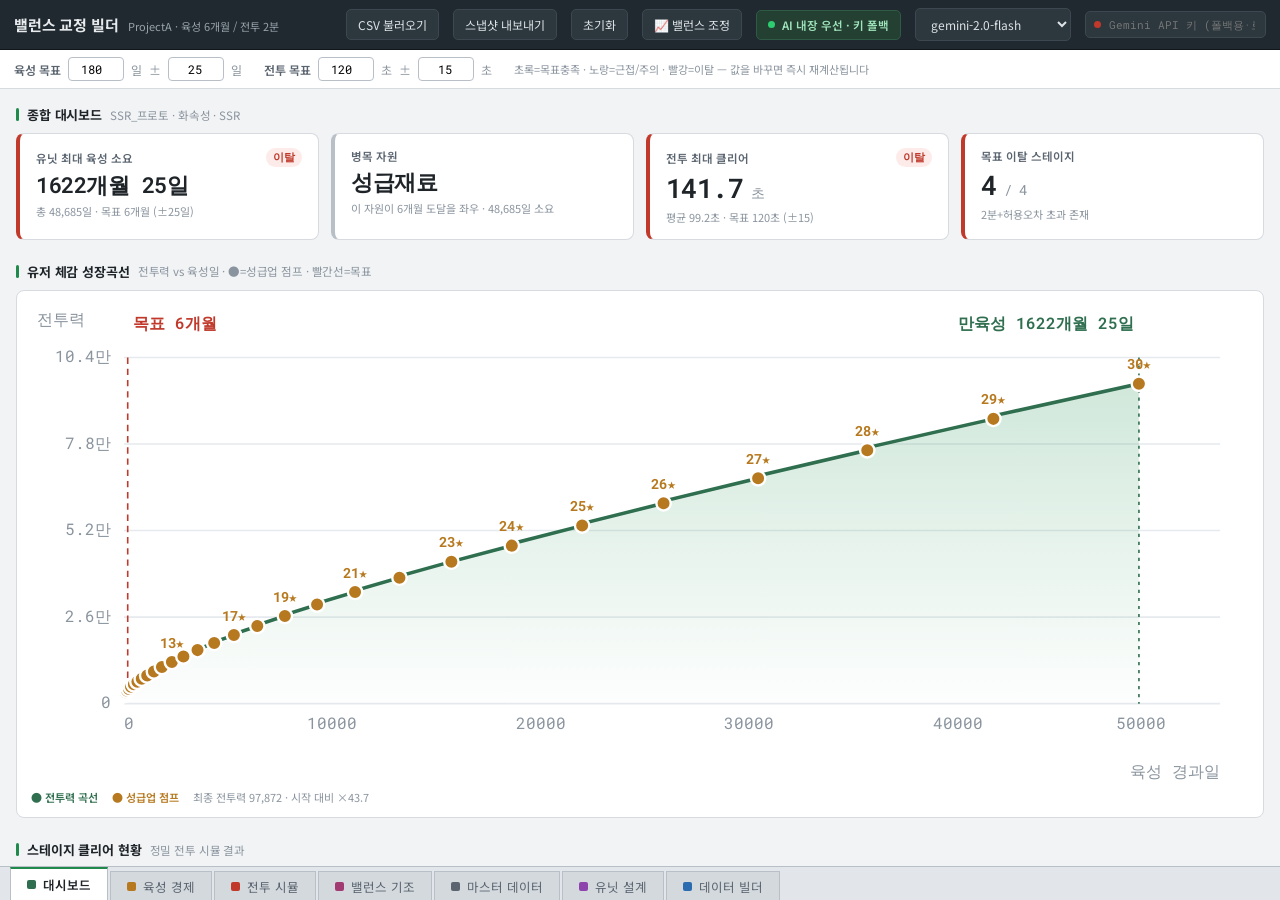
==== commit 9ce795ce: "feat(builder): 곡선·일괄·열 조정 패널을 전역 드로어로 승격 — 모든 탭에서 그래프 조정→일괄 반영 + 캐시 v9 - 상단 툴바 '📈 밸런스 조정' 버튼 + #cgdo" ====
--- a/index.html
+++ b/index.html
@@ -9,7 +9,7 @@
 <link rel="preconnect" href="https://fonts.googleapis.com">
 <link rel="preconnect" href="https://fonts.gstatic.com" crossorigin>
 <link href="https://fonts.googleapis.com/css2?family=Noto+Sans+KR:wght@400;500;600;700&family=Roboto+Mono:wght@400;500;600&display=swap" rel="stylesheet">
-<link rel="stylesheet" href="css/builder.css?v=7">
+<link rel="stylesheet" href="css/builder.css?v=9">
 </head>
 <body>
 
@@ -20,6 +20,7 @@
     <button class="tbtn" id="btn-import">CSV 불러오기</button>
     <button class="tbtn" id="btn-export">스냅샷 내보내기</button>
     <button class="tbtn" id="btn-reset">초기화</button>
+    <button class="tbtn" id="btn-cgdock" title="그래프로 값을 조정해 모든 탭에 일괄 적용">📈 밸런스 조정</button>
     <span class="aibadge" title="Claude Design 환경에서는 내장 AI를 자동 사용하고, 독립 실행 시 아래 Gemini 키로 폴백합니다"><span class="dot on"></span>AI 내장 우선 · 키 폴백</span>
     <!-- 독립 실행(file:// · 일반 서버) 폴백용 — 내장 AI(window.claude)가 있으면 이 값은 무시됨 -->
     <select id="model" class="tbtn" title="폴백 시 사용할 Gemini 모델" style="appearance:auto">
@@ -68,19 +69,22 @@
 
   <div class="toast" id="toast"></div>
 
-  <script src="js/data.js?v=7"></script>
-  <script src="js/schema.js?v=7"></script>
-  <script src="js/builder.js?v=7"></script>
-  <script src="js/doctrine.js?v=7"></script>
-  <script src="js/economy.js?v=7"></script>
-  <script src="js/combat.js?v=7"></script>
-  <script src="js/units.js?v=7"></script>
-  <script src="js/gemini.js?v=7"></script>
-  <script src="js/render.js?v=7"></script>
-  <script src="js/render2.js?v=7"></script>
-  <script src="js/render_units.js?v=7"></script>
-  <script src="js/render_builder.js?v=7"></script>
-  <script src="js/render_doctrine.js?v=7"></script>
-  <script src="js/app.js?v=7"></script>
+  <!-- 전역 밸런스 조정 패널(곡선·일괄·열) — 모든 탭에서 사용 -->
+  <div id="cgdock"></div>
+
+  <script src="js/data.js?v=9"></script>
+  <script src="js/schema.js?v=9"></script>
+  <script src="js/builder.js?v=9"></script>
+  <script src="js/doctrine.js?v=9"></script>
+  <script src="js/economy.js?v=9"></script>
+  <script src="js/combat.js?v=9"></script>
+  <script src="js/units.js?v=9"></script>
+  <script src="js/gemini.js?v=9"></script>
+  <script src="js/render.js?v=9"></script>
+  <script src="js/render2.js?v=9"></script>
+  <script src="js/render_units.js?v=9"></script>
+  <script src="js/render_builder.js?v=9"></script>
+  <script src="js/render_doctrine.js?v=9"></script>
+  <script src="js/app.js?v=9"></script>
 </body>
 </html>
--- a/css/builder.css
+++ b/css/builder.css
@@ -444,16 +444,24 @@
 .gc-legend .gl2 { color: #b7791f; font-weight: 600; }
 
 /* 곡선 생성기 / 열 설정 / 일괄 편집 패널 */
-/* 우측 도킹 메뉴(밸런스 조절 영역 편의) */
+/* 전역 우측 도킹 드로어 — 모든 탭에서 호출, 본문을 좌측으로 밀어 겹침 방지 */
 .cgpanel { background: var(--panel); border: 1px solid var(--grid); border-radius: 10px; overflow: hidden;
-  width: 332px; flex-shrink: 0; align-self: flex-start; position: sticky; top: 10px;
-  display: flex; flex-direction: column; max-height: 84vh; box-shadow: 0 2px 10px rgba(0,0,0,.06); }
-@media (max-width: 1120px) { .cgpanel { width: 290px; } }
+  position: fixed; top: 8px; right: 8px; bottom: 8px; width: 332px; z-index: 60;
+  display: flex; flex-direction: column; box-shadow: -6px 0 22px rgba(0,0,0,.16); }
+body.cg-open { padding-right: 348px; }
+#cgdock:empty { display: none; }
+.toolbar .tbtn.active { background: var(--accent-ink); border-color: var(--accent-ink); color: #fff; font-weight: 600; }
+@media (max-width: 1120px) { .cgpanel { width: 300px; } body.cg-open { padding-right: 316px; } }
 .cg-ptabs { display: flex; align-items: center; gap: 2px; background: #f3f5f7; border-bottom: 1px solid var(--grid); padding: 4px 6px; }
 .cg-ptab { border: 0; background: transparent; padding: 6px 10px; font: 600 12px var(--sans); color: var(--ink-2); cursor: pointer; border-radius: 6px; }
 .cg-ptab.active { background: var(--panel); color: var(--ink); box-shadow: 0 1px 2px rgba(0,0,0,.08); }
 .cg-tgt { margin-left: auto; font: 600 10px var(--mono); color: #2563eb; background: #e8f0fe; padding: 2px 7px; border-radius: 10px; }
-.cg-close { border: 0; background: transparent; color: var(--ink-3); font-size: 14px; cursor: pointer; padding: 2px 6px; }
+.cg-close { border: 0; background: transparent; color: var(--ink-3); font-size: 14px; cursor: pointer; padding: 2px 6px; margin-left: auto; }
+.cg-thead { display: flex; align-items: center; gap: 8px; padding: 9px 14px 0; }
+.cg-tlab { font-size: 11px; font-weight: 600; color: var(--ink-2); white-space: nowrap; }
+.cg-tablesel { flex: 1; font-weight: 600; }
+.cg-tnote { margin: 8px 14px 0; padding: 7px 9px; font-size: 11px; line-height: 1.5; color: #2563eb; background: #eef4ff; border: 1px solid #dbe7ff; border-radius: 6px; }
+.cg-tnote b { color: #1d4ed8; }
 .cg-pbody { padding: 12px 14px; flex: 1; min-height: 0; overflow-y: auto; }
 .cg-desc { font-size: 11px; color: var(--ink-3); margin: 0 0 10px; line-height: 1.5; }
 .cg-lab { display: block; font-size: 11px; font-weight: 600; color: var(--ink-2); margin: 12px 0 5px; }
@@ -486,3 +494,8 @@
 .cg-prevbox { margin: 10px 0; background: #f6f8f9; border-radius: 7px; padding: 8px 10px; }
 .cg-pv { display: flex; justify-content: space-between; font: 11px var(--mono); color: var(--ink-2); padding: 2px 0; }
 .cg-pv b { color: #1f8a4c; }
+.cg-chips { display: flex; flex-wrap: wrap; gap: 5px; margin: 8px 0 4px; }
+.cg-chip { border: 1px solid var(--grid-strong); background: #eef2f6; color: #2563eb; font: 600 11px var(--mono); padding: 3px 8px; border-radius: 6px; cursor: pointer; }
+.cg-chip:hover { background: #e0e8f2; }
+.cg-apply.danger { background: #c0392b; }
+.cg-apply.danger:hover { background: #a93226; }
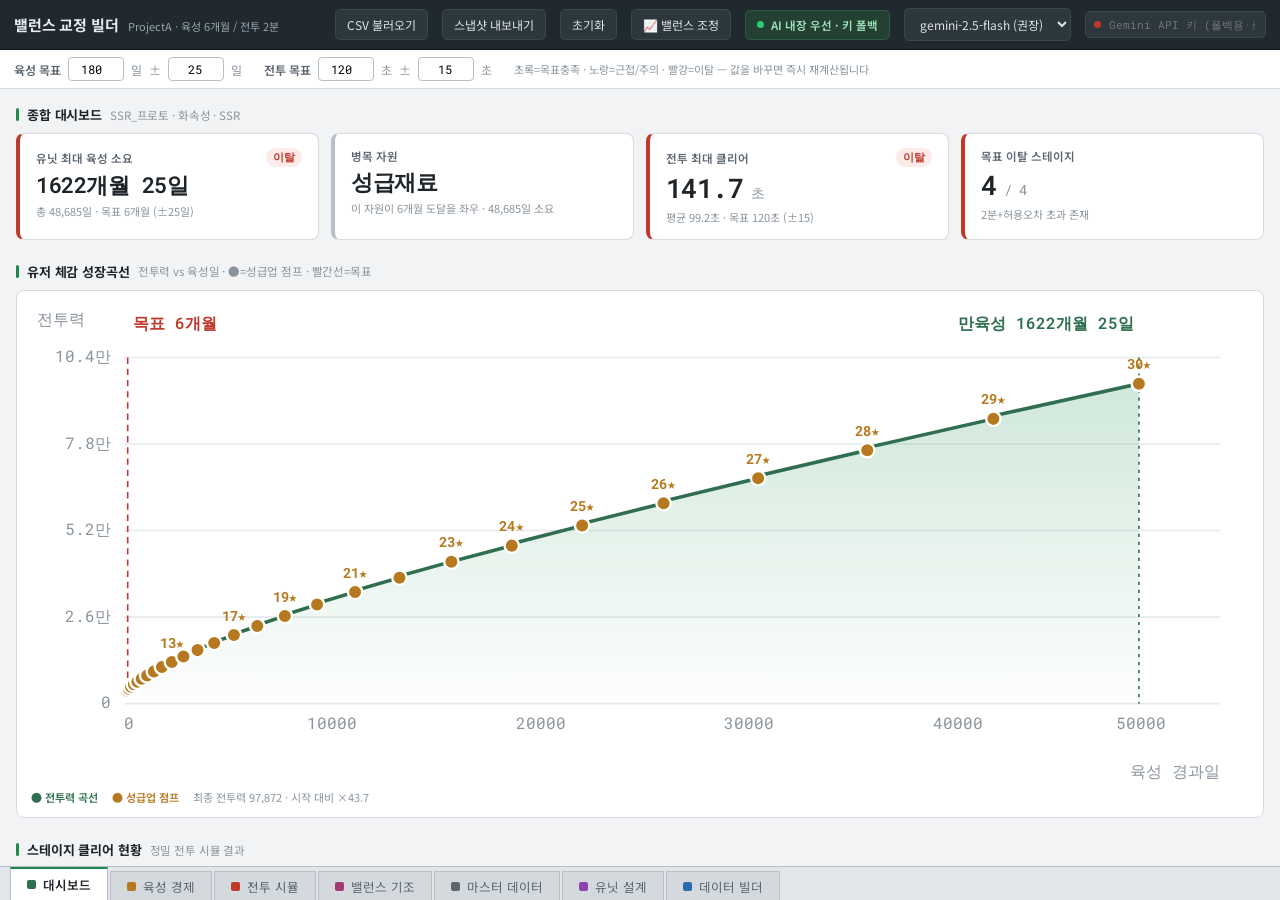
==== commit 23194424: "fix(ai): 은퇴 모델 gemini-2.0-flash 제거 → 기본값 2.5-flash + 모델 목록 현행화 + 캐시 v11 - 원인: Google이 gemini-2.0-fla" ====
--- a/index.html
+++ b/index.html
@@ -9,7 +9,7 @@
 <link rel="preconnect" href="https://fonts.googleapis.com">
 <link rel="preconnect" href="https://fonts.gstatic.com" crossorigin>
 <link href="https://fonts.googleapis.com/css2?family=Noto+Sans+KR:wght@400;500;600;700&family=Roboto+Mono:wght@400;500;600&display=swap" rel="stylesheet">
-<link rel="stylesheet" href="css/builder.css?v=9">
+<link rel="stylesheet" href="css/builder.css?v=11">
 </head>
 <body>
 
@@ -24,10 +24,9 @@
     <span class="aibadge" title="Claude Design 환경에서는 내장 AI를 자동 사용하고, 독립 실행 시 아래 Gemini 키로 폴백합니다"><span class="dot on"></span>AI 내장 우선 · 키 폴백</span>
     <!-- 독립 실행(file:// · 일반 서버) 폴백용 — 내장 AI(window.claude)가 있으면 이 값은 무시됨 -->
     <select id="model" class="tbtn" title="폴백 시 사용할 Gemini 모델" style="appearance:auto">
-      <option value="gemini-2.0-flash">gemini-2.0-flash</option>
-      <option value="gemini-2.0-flash-lite">gemini-2.0-flash-lite</option>
-      <option value="gemini-1.5-flash">gemini-1.5-flash</option>
-      <option value="gemini-1.5-pro">gemini-1.5-pro</option>
+      <option value="gemini-2.5-flash">gemini-2.5-flash (권장)</option>
+      <option value="gemini-2.5-flash-lite">gemini-2.5-flash-lite</option>
+      <option value="gemini-2.5-pro">gemini-2.5-pro</option>
     </select>
     <div class="keypill" title="독립 실행 시 사용할 Google Gemini API 키 — 내장 AI가 있으면 무시됩니다"><span class="dot" id="keydot"></span><input id="apikey" type="password" placeholder="Gemini API 키 (폴백용·로컬 저장)" autocomplete="off"></div>
   </div>
@@ -72,19 +71,19 @@
   <!-- 전역 밸런스 조정 패널(곡선·일괄·열) — 모든 탭에서 사용 -->
   <div id="cgdock"></div>
 
-  <script src="js/data.js?v=9"></script>
-  <script src="js/schema.js?v=9"></script>
-  <script src="js/builder.js?v=9"></script>
-  <script src="js/doctrine.js?v=9"></script>
-  <script src="js/economy.js?v=9"></script>
-  <script src="js/combat.js?v=9"></script>
-  <script src="js/units.js?v=9"></script>
-  <script src="js/gemini.js?v=9"></script>
-  <script src="js/render.js?v=9"></script>
-  <script src="js/render2.js?v=9"></script>
-  <script src="js/render_units.js?v=9"></script>
-  <script src="js/render_builder.js?v=9"></script>
-  <script src="js/render_doctrine.js?v=9"></script>
-  <script src="js/app.js?v=9"></script>
+  <script src="js/data.js?v=11"></script>
+  <script src="js/schema.js?v=11"></script>
+  <script src="js/builder.js?v=11"></script>
+  <script src="js/doctrine.js?v=11"></script>
+  <script src="js/economy.js?v=11"></script>
+  <script src="js/combat.js?v=11"></script>
+  <script src="js/units.js?v=11"></script>
+  <script src="js/gemini.js?v=11"></script>
+  <script src="js/render.js?v=11"></script>
+  <script src="js/render2.js?v=11"></script>
+  <script src="js/render_units.js?v=11"></script>
+  <script src="js/render_builder.js?v=11"></script>
+  <script src="js/render_doctrine.js?v=11"></script>
+  <script src="js/app.js?v=11"></script>
 </body>
 </html>
